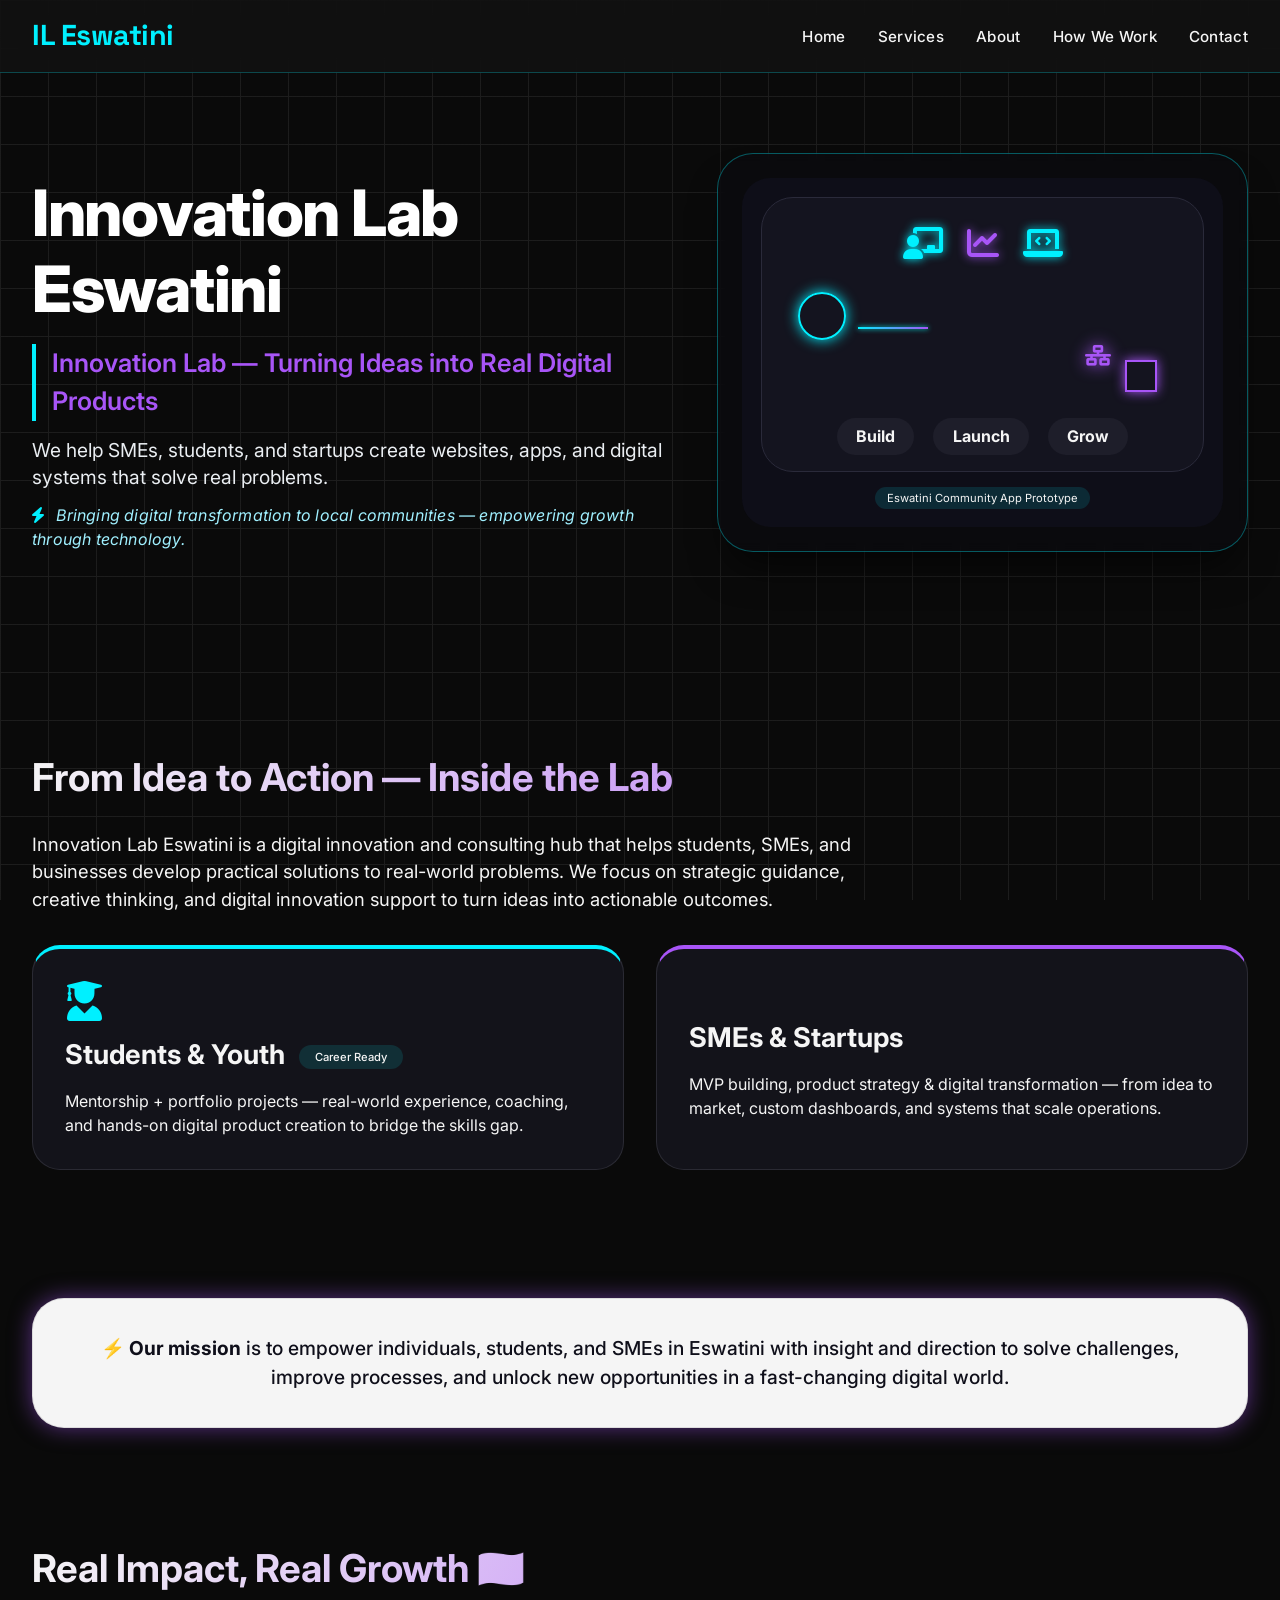
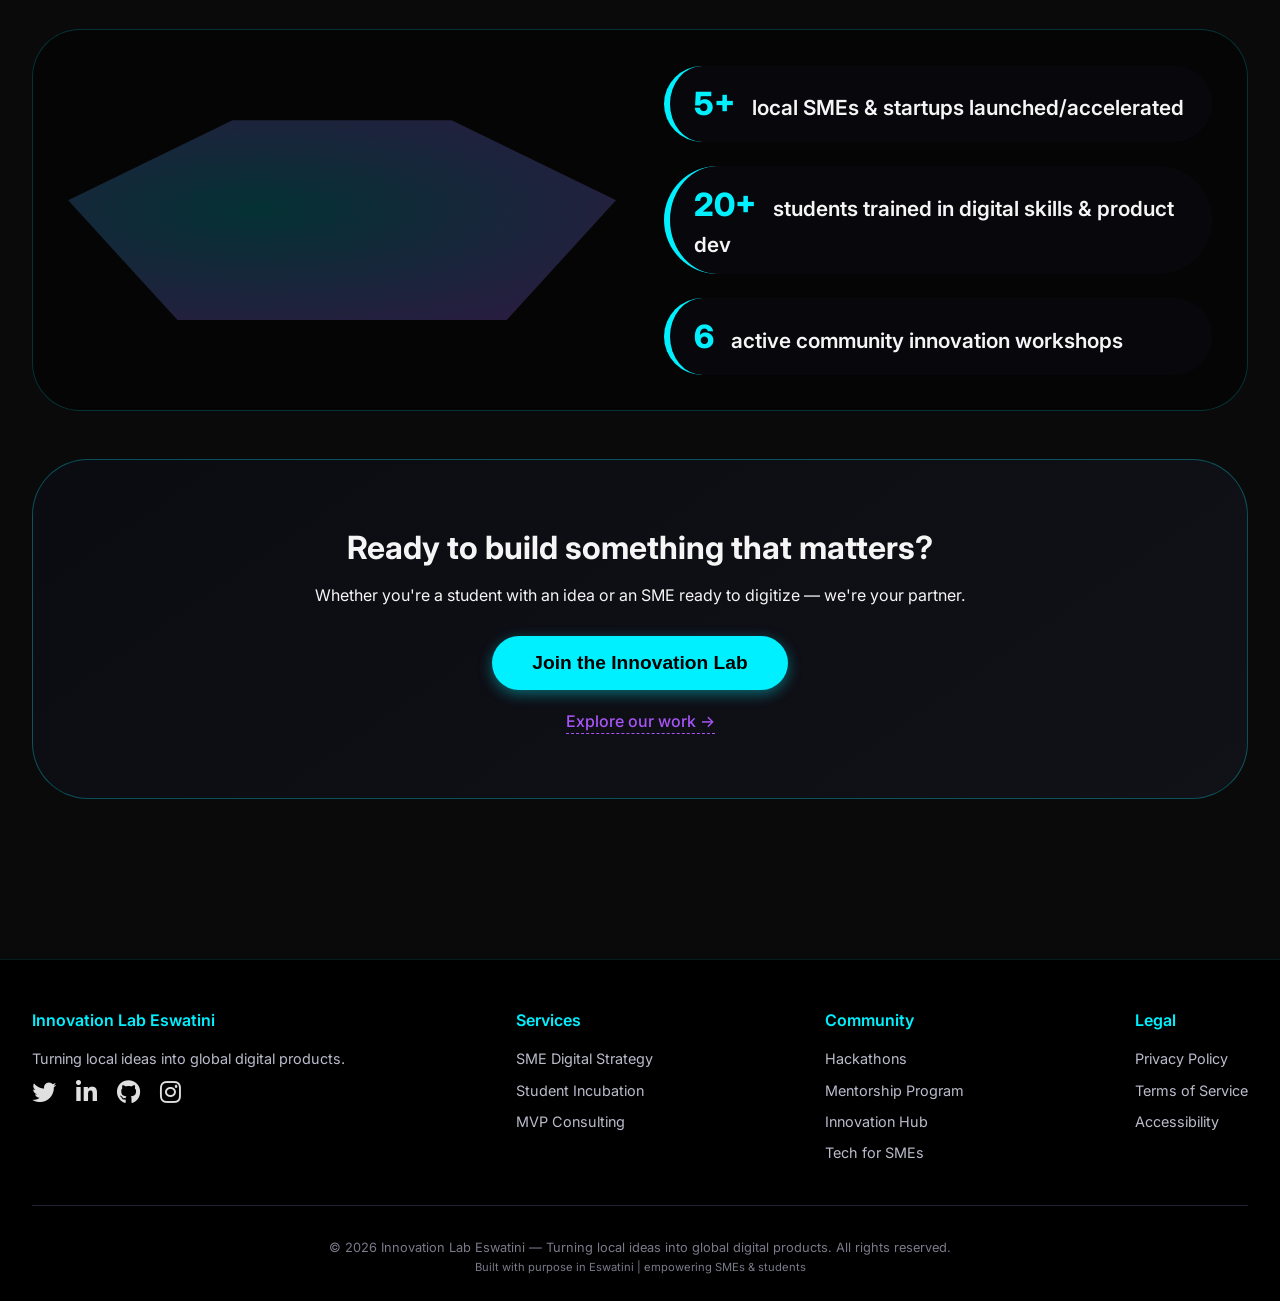
==== index.html @ 38f3ae0a "first commit" ====
<!DOCTYPE html>
<html lang="en">
<head>
  <meta charset="UTF-8">
  <meta name="viewport" content="width=device-width, initial-scale=1.0, viewport-fit=cover">
  <title>Innovation Lab Eswatini | Digital Innovation & Consulting Hub</title>
  <link href="https://fonts.googleapis.com/css2?family=Inter:opsz,wght@14..32,300;14..32,400;14..32,500;14..32,600;14..32,700;14..32,800&family=Space+Grotesk:wght@400;500;600;700&display=swap" rel="stylesheet">
  <link rel="stylesheet" href="https://cdnjs.cloudflare.com/ajax/libs/font-awesome/6.0.0-beta3/css/all.min.css">
  <link rel="stylesheet" href="index.css">
  <script src="index.js" defers></script>
</head>
<body>

<nav class="navbar">
  <div class="nav-container" id="navContainer">
    <a href="#" class="logo">IL Eswatini</a>
    <div class="mobile-menu" id="mobileMenuBtn">
      <i class="fas fa-bars"></i>
    </div>
    <ul class="nav-links" id="navLinks">
      <li><a href="index.html">Home</a></li>
      <li><a href="services.html">Services</a></li>
      <li><a href="about.html">About</a></li>
      <li><a href="functionality.html">How We Work</a></li>
      <li><a href="contact.html">Contact</a></li>
    </ul>
  </div>
</nav>

<main class="container">
  <div class="hero">
    <div class="hero-content">
      <h1 class="main-headline">Innovation Lab Eswatini</h1>
      <div class="tagline">Innovation Lab — Turning Ideas into Real Digital Products</div>
      <div class="subheading">We help SMEs, students, and startups create websites, apps, and digital systems that solve real problems.</div>
      <div class="value-statement"><i class="fas fa-bolt" style="color:#00F0FF; margin-right: 8px;"></i> Bringing digital transformation to local communities — empowering growth through technology.</div>
    </div>
    <div class="hero-visual">
      <div class="futuristic-mockup">
        <div class="mockup-inner">
          <div class="device-frame">
            <div class="app-icons">
              <i class="fas fa-chalkboard-user icon-glow"></i>
              <i class="fas fa-chart-line icon-purple icon-glow" style="animation-delay: 0.2s;"></i>
              <i class="fas fa-laptop-code icon-glow" style="animation-delay: 0.4s;"></i>
            </div>
            <div class="wireframe-shapes">
              <div class="circle-glow"></div>
              <div class="circle-purple"></div>
              <div class="line-connect"></div>
              <i class="fas fa-network-wired" style="position: absolute; bottom: 35px; left: 75%; color:#A855F7; font-size: 1.3rem; filter: drop-shadow(0 0 8px #A855F7);"></i>
            </div>
            <div class="pulse-text">
              <span class="pulse-word">Build</span>
              <span class="pulse-word" style="animation-delay: 0.6s;">Launch</span>
              <span class="pulse-word" style="animation-delay: 1.2s;">Grow</span>
            </div>
          </div>
          <div style="text-align:center; margin-top:12px;"><span style="background:#00F0FF20; padding:4px 12px; border-radius:30px; font-size:0.7rem;">Eswatini Community App Prototype</span></div>
        </div>
      </div>
    </div>
  </div>

  <div class="section">
    <h2 class="section-title">From Idea to Action — Inside the Lab</h2>
    <p style="font-size: 1.15rem; max-width: 820px; margin-bottom: 1rem;">Innovation Lab Eswatini is a digital innovation and consulting hub that helps students, SMEs, and businesses develop practical solutions to real-world problems. We focus on strategic guidance, creative thinking, and digital innovation support to turn ideas into actionable outcomes.</p>
    
    <div class="cards-grid">
      <div class="card card-1">
        <i class="fas fa-user-graduate" style="font-size: 2.5rem; color:#00F0FF;"></i>
        <h3>Students & Youth <span class="badge-sme">Career Ready</span></h3>
        <p>Mentorship + portfolio projects — real-world experience, coaching, and hands-on digital product creation to bridge the skills gap.</p>
      </div>
      <div class="card card-2">
        <i class="fas fa-chart-simple" style="font-size: 2.5rem; color:#A855F7;"></i>
        <h3>SMEs & Startups</h3>
        <p>MVP building, product strategy & digital transformation — from idea to market, custom dashboards, and systems that scale operations.</p>
      </div>
    </div>
  </div>

  <div class="goal-card">
    <p><strong>⚡ Our mission</strong> is to empower individuals, students, and SMEs in Eswatini with insight and direction to solve challenges, improve processes, and unlock new opportunities in a fast-changing digital world.</p>
  </div>

  <div class="section">
    <h2 class="section-title">Real Impact, Real Growth 🇸🇿</h2>
    <div class="impact-wrapper">
      <div class="map-abstract"></div>
      <div class="stats">
        <div class="stat-item"><span class="stat-number">5+</span> local SMEs & startups launched/accelerated</div>
        <div class="stat-item"><span class="stat-number">20+</span> students trained in digital skills & product dev</div>
        <div class="stat-item"><span class="stat-number">6</span> active community innovation workshops</div>
      </div>
    </div>

  <div class="cta-section">
    <h2 style="font-size: 2rem; font-weight: 700;">Ready to build something that matters?</h2>
    <p style="margin-top: 0.7rem;">Whether you're a student with an idea or an SME ready to digitize — we're your partner.</p>
    <button class="btn-primary" id="joinLabBtn">Join the Innovation Lab</button>
    <div><a href="#" class="secondary-link" id="exploreLink">Explore our work →</a></div>
  </div>
</main>

<footer>
  <div class="footer-grid">
    <div class="footer-col">
      <h4>Innovation Lab Eswatini</h4>
      <p>Turning local ideas into global digital products.</p>
      <div class="social-icons">
        <i class="fab fa-twitter"></i>
        <i class="fab fa-linkedin-in"></i>
        <i class="fab fa-github"></i>
        <i class="fab fa-instagram"></i>
      </div>
    </div>
    <div class="footer-col">
      <h4>Services</h4>
      <a href="#">SME Digital Strategy</a>
      <a href="#">Student Incubation</a>
      <a href="#">MVP Consulting</a>
    </div>
    <div class="footer-col">
      <h4>Community</h4>
      <a href="#">Hackathons</a>
      <a href="#">Mentorship Program</a>
      <a href="#">Innovation Hub</a>
      <a href="#">Tech for SMEs</a>
    </div>
    <div class="footer-col">
      <h4>Legal</h4>
      <a href="#">Privacy Policy</a>
      <a href="#">Terms of Service</a>
      <a href="#">Accessibility</a>
    </div>
  </div>
  <div class="copyright">
    © 2026 Innovation Lab Eswatini — Turning local ideas into global digital products. All rights reserved.<br>
    <span style="font-size:0.7rem;">Built with purpose in Eswatini | empowering SMEs & students</span>
  </div>
</footer>
</body>
</html>
---- index.css ----
* {
      margin: 0;
      padding: 0;
      box-sizing: border-box;
    }

    body {
      background-color: #0a0a0a;
      font-family: 'Inter', 'Space Grotesk', sans-serif;
      color: #F5F5F5;
      line-height: 1.5;
      scroll-behavior: smooth;
      background-image: 
        linear-gradient(rgba(30,30,30,0.96) 1px, transparent 1px),
        linear-gradient(90deg, rgba(30,30,30,0.96) 1px, transparent 1px);
      background-size: 48px 48px;
      background-attachment: fixed;
    }

    .container {
      max-width: 1400px;
      margin: 0 auto;
      padding: 0 2rem;
    }

    /* Glassmorphism navigation */
    .navbar {
      position: sticky;
      top: 0;
      z-index: 100;
      background: rgba(18, 18, 18, 0.85);
      backdrop-filter: blur(16px);
      border-bottom: 1px solid rgba(0, 240, 255, 0.25);
      padding: 0.9rem 0;
    }

    .nav-container {
      max-width: 1400px;
      margin: 0 auto;
      padding: 0 2rem;
      display: flex;
      align-items: center;
      justify-content: space-between;
      flex-wrap: wrap;
    }

    .logo {
      font-size: 1.8rem;
      font-weight: 800;
      color: #00F0FF;
      letter-spacing: -0.5px;
      text-decoration: none;
      font-family: 'Space Grotesk', monospace;
    }

    .nav-links {
      display: flex;
      gap: 2rem;
      align-items: center;
      list-style: none;
    }

    .nav-links a {
      text-decoration: none;
      color: #F5F5F5;
      font-weight: 500;
      transition: 0.25s;
      font-size: 0.95rem;
      letter-spacing: 0.3px;
    }

    .nav-links a:hover {
      color: #00F0FF;
      text-shadow: 0 0 6px rgba(0,240,255,0.5);
    }

    .cta-nav {
      border: 1.5px solid #00F0FF;
      background: transparent;
      padding: 0.5rem 1.4rem;
      border-radius: 40px;
      color: #00F0FF;
      font-weight: 600;
      transition: 0.25s;
    }

    .cta-nav:hover {
      background: #A855F7;
      border-color: #A855F7;
      color: #000;
      box-shadow: 0 0 14px #A855F7;
    }

    .mobile-menu {
      display: none;
      font-size: 1.8rem;
      color: #00F0FF;
      cursor: pointer;
    }

    /* Hero */
    .hero {
      padding: 5rem 0 6rem;
      display: flex;
      flex-wrap: wrap;
      align-items: center;
      gap: 3rem;
    }

    .hero-content {
      flex: 1.2;
    }

    .hero-visual {
      flex: 1;
      position: relative;
      min-height: 420px;
    }

    .main-headline {
      font-size: 4rem;
      font-weight: 800;
      line-height: 1.2;
      letter-spacing: -0.02em;
      background: linear-gradient(135deg, #FFFFFF 60%, #00F0FF 100%);
      -webkit-background-clip: text;
      background-clip: text;
      color: transparent;
      margin-bottom: 1rem;
    }

    .tagline {
      font-size: 1.6rem;
      font-weight: 600;
      color: #A855F7;
      border-left: 4px solid #00F0FF;
      padding-left: 1rem;
      margin: 1rem 0 0.8rem;
    }

    .subheading {
      font-size: 1.2rem;
      margin: 1rem 0 0.5rem;
      color: #eaeef2;
      line-height: 1.4;
    }

    .value-statement {
      font-style: italic;
      color: #A0F0FF;
      font-size: 1rem;
      margin-top: 0.8rem;
      letter-spacing: 0.2px;
      font-weight: 400;
    }

    /* futuristic mockup professional */
    .futuristic-mockup {
      background: rgba(10, 10, 15, 0.6);
      border-radius: 36px;
      padding: 1.5rem;
      backdrop-filter: blur(6px);
      border: 1px solid rgba(0,240,255,0.35);
      box-shadow: 0 25px 40px -15px rgba(0,0,0,0.7);
      transition: all 0.2s;
    }

    .mockup-inner {
      background: #0E0E18;
      border-radius: 28px;
      padding: 1.2rem;
    }

    .device-frame {
      background: #14141F;
      border-radius: 32px;
      padding: 1rem;
      border: 1px solid #2a2a3a;
    }

    .app-icons {
      display: flex;
      gap: 1.5rem;
      justify-content: center;
      margin: 0.8rem 0;
    }

    .icon-glow {
      font-size: 2rem;
      color: #00F0FF;
      filter: drop-shadow(0 0 5px #00F0FF);
      animation: floatIcon 3s infinite ease-in-out;
    }

    .icon-purple {
      color: #A855F7;
      filter: drop-shadow(0 0 5px #A855F7);
    }

    @keyframes floatIcon {
      0% { transform: translateY(0px); }
      50% { transform: translateY(-6px); }
      100% { transform: translateY(0px); }
    }

    .wireframe-shapes {
      position: relative;
      height: 130px;
      margin: 0.5rem 0;
    }

    .circle-glow {
      width: 48px;
      height: 48px;
      border-radius: 50%;
      border: 2px solid #00F0FF;
      box-shadow: 0 0 14px #00F0FF;
      position: absolute;
      top: 20px;
      left: 20px;
    }

    .circle-purple {
      width: 32px;
      height: 32px;
      border: 2px solid #A855F7;
      box-shadow: 0 0 12px #A855F7;
      bottom: 10px;
      right: 30px;
      position: absolute;
    }

    .line-connect {
      position: absolute;
      width: 70px;
      height: 2px;
      background: linear-gradient(90deg, #00F0FF, #A855F7);
      top: 55px;
      left: 80px;
      box-shadow: 0 0 5px cyan;
    }

    .pulse-text {
      display: flex;
      gap: 1.2rem;
      justify-content: center;
      margin-top: 1rem;
    }

    .pulse-word {
      font-size: 1rem;
      font-weight: 700;
      background: #1E1E2A;
      padding: 0.4rem 1.2rem;
      border-radius: 60px;
      animation: pulseAnim 2s infinite;
    }

    @keyframes pulseAnim {
      0% { box-shadow: 0 0 0 0 rgba(0,240,255,0.4); background: #1E1E2A; color: #00F0FF; }
      70% { box-shadow: 0 0 0 8px rgba(168,85,247,0); background: #2a2a3a; color: #A855F7; }
      100% { box-shadow: 0 0 0 0 rgba(0,240,255,0); }
    }

    .section {
      padding: 5rem 0 4rem;
    }

    .section-title {
      font-size: 2.4rem;
      font-weight: 700;
      margin-bottom: 1.5rem;
      background: linear-gradient(120deg, #F5F5F5, #A855F7);
      -webkit-background-clip: text;
      background-clip: text;
      color: transparent;
    }

    .cards-grid {
      display: flex;
      gap: 2rem;
      flex-wrap: wrap;
      justify-content: center;
      margin: 2rem 0;
    }

    .card {
      background: #13131A;
      border-radius: 28px;
      padding: 2rem;
      flex: 1;
      min-width: 260px;
      transition: all 0.3s ease;
      border: 1px solid #2a2a33;
    }

    .card:hover {
      transform: translateY(-6px);
      box-shadow: 0 20px 28px -12px rgba(0,240,255,0.2);
      border-color: rgba(0,240,255,0.4);
    }

    .card-1 { border-top: 4px solid #00F0FF; }
    .card-2 { border-top: 4px solid #A855F7; }
    .card-3 { border-top: 4px solid transparent; background: linear-gradient(#13131A, #13131A) padding-box, linear-gradient(115deg, #00F0FF, #A855F7) border-box; border: 1px solid transparent; }

    .card h3 {
      font-size: 1.7rem;
      margin: 0.8rem 0;
    }

    .goal-card {
      background: #F5F5F5;
      color: #0F0F1A;
      border-radius: 32px;
      padding: 2.2rem 2.5rem;
      margin: 2rem 0;
      box-shadow: 0 0 22px rgba(168,85,247,0.5);
      border: 1px solid rgba(0,0,0,0.1);
      text-align: center;
    }

    .goal-card p {
      font-size: 1.2rem;
      font-weight: 500;
    }

    .impact-wrapper {
      background: rgba(0, 0, 0, 0.45);
      backdrop-filter: blur(4px);
      border-radius: 48px;
      padding: 2.2rem;
      margin: 2rem 0;
      display: flex;
      flex-wrap: wrap;
      gap: 3rem;
      align-items: center;
      border: 1px solid rgba(0,240,255,0.2);
    }

    .map-abstract {
      flex: 1;
      height: 200px;
      background: radial-gradient(ellipse at 35% 45%, #00F0FF30, #A855F740);
      clip-path: polygon(30% 0%, 70% 0%, 100% 40%, 80% 100%, 20% 100%, 0% 40%);
      position: relative;
      animation: softPulse 5s infinite alternate;
    }

    @keyframes softPulse {
      0% { filter: drop-shadow(0 0 5px #00F0FF); background: radial-gradient(ellipse at 35% 45%, #00F0FF30, #A855F730);}
      100% { filter: drop-shadow(0 0 15px #A855F7); background: radial-gradient(ellipse at 65% 55%, #A855F750, #00F0FF50);}
    }

    .stats {
      flex: 1;
      display: flex;
      flex-direction: column;
      gap: 1.5rem;
    }

    .stat-item {
      font-size: 1.3rem;
      font-weight: 600;
      background: #0A0A10CC;
      padding: 0.9rem 1.5rem;
      border-radius: 80px;
      border-left: 6px solid #00F0FF;
      backdrop-filter: blur(4px);
    }

    .stat-number {
      color: #00F0FF;
      font-size: 2rem;
      font-weight: 800;
      margin-right: 0.75rem;
    }

    .cta-section {
      text-align: center;
      background: linear-gradient(145deg, #0B0B12, #111118);
      border-radius: 56px;
      padding: 4rem 2rem;
      margin: 3rem 0;
      border: 1px solid rgba(0,240,255,0.3);
    }

    .btn-primary {
      background: #00F0FF;
      color: #000000;
      border: none;
      padding: 1rem 2.5rem;
      font-size: 1.2rem;
      font-weight: 700;
      border-radius: 60px;
      cursor: pointer;
      transition: 0.25s;
      margin-top: 1.8rem;
      box-shadow: 0 4px 14px rgba(0,240,255,0.4);
    }

    .btn-primary:hover {
      background: #A855F7;
      box-shadow: 0 6px 20px #A855F7;
      transform: scale(1.02);
    }

    .secondary-link {
      display: inline-block;
      margin-top: 1.2rem;
      color: #A855F7;
      font-weight: 500;
      text-decoration: none;
      border-bottom: 1px dashed #A855F7;
    }

    footer {
      background: #000000;
      padding: 3rem 2rem 1.5rem;
      margin-top: 3rem;
      border-top: 1px solid #00F0FF20;
    }

    .footer-grid {
      display: flex;
      flex-wrap: wrap;
      justify-content: space-between;
      gap: 2.5rem;
      max-width: 1400px;
      margin: 0 auto;
    }

    .footer-col h4 {
      color: #00F0FF;
      margin-bottom: 1rem;
      font-weight: 600;
    }

    .footer-col a, .footer-col p {
      color: #BBBBCC;
      text-decoration: none;
      display: block;
      margin: 0.6rem 0;
      font-size: 0.9rem;
      transition: 0.2s;
    }

    .footer-col a:hover {
      color: #00F0FF;
    }

    .social-icons i {
      font-size: 1.5rem;
      margin-right: 1rem;
      color: #E0E0E0;
      transition: 0.2s;
    }
    .social-icons i:hover {
      color: #00F0FF;
      text-shadow: 0 0 6px #00F0FF;
    }

    .copyright {
      text-align: center;
      padding-top: 2rem;
      color: #7A7A8A;
      font-size: 0.8rem;
      border-top: 1px solid #1F1F2F;
      margin-top: 2rem;
    }

    @media (max-width: 880px) {
      .nav-links {
        display: none;
      }
      .mobile-menu {
        display: block;
      }
      .nav-container.responsive .nav-links {
        display: flex;
        flex-direction: column;
        width: 100%;
        background: #0F0F17;
        padding: 1rem;
        border-radius: 24px;
        gap: 1rem;
        margin-top: 1rem;
      }
      .hero {
        flex-direction: column;
      }
      .main-headline {
        font-size: 2.6rem;
      }
      .tagline {
        font-size: 1.2rem;
      }
    }

    .badge-sme {
      background: rgba(0,240,255,0.12);
      border-radius: 60px;
      padding: 0.2rem 1rem;
      font-size: 0.7rem;
      font-weight: 500;
      display: inline-block;
      margin-left: 8px;
      vertical-align: middle;
    }
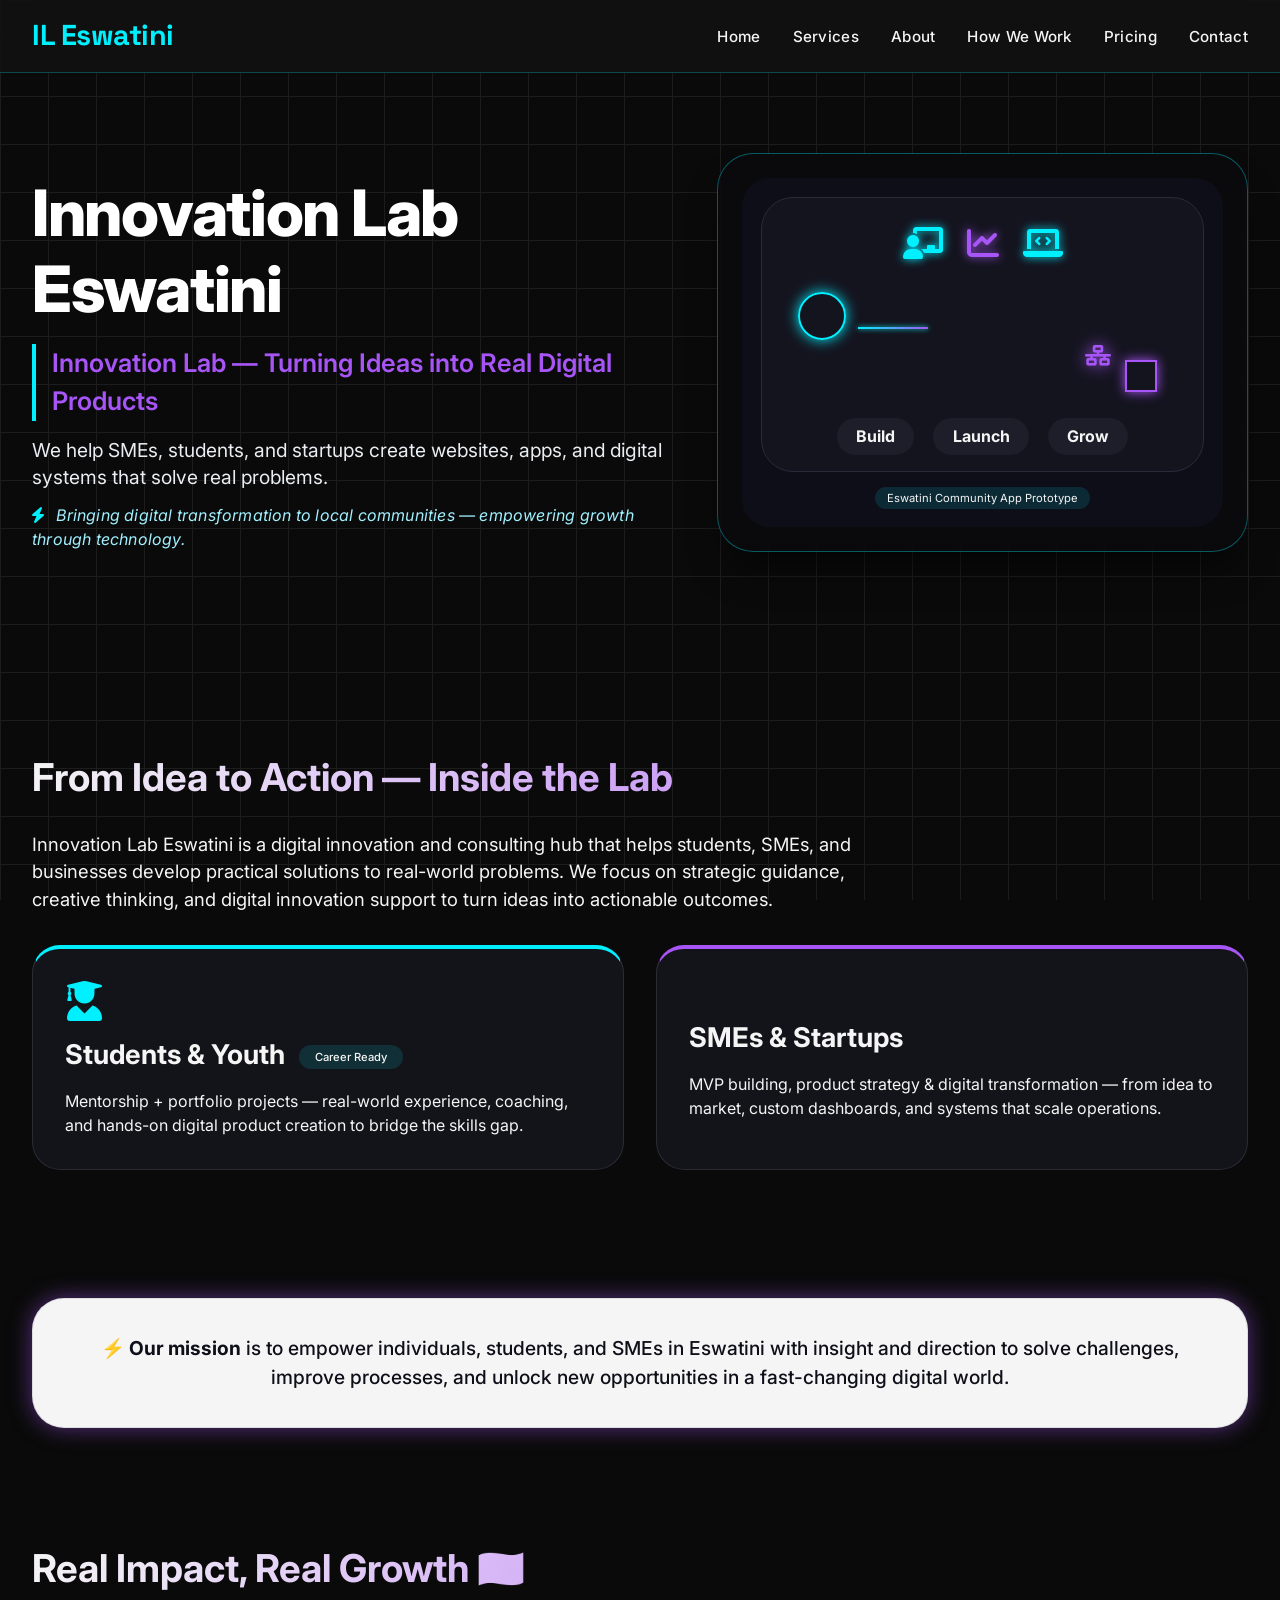
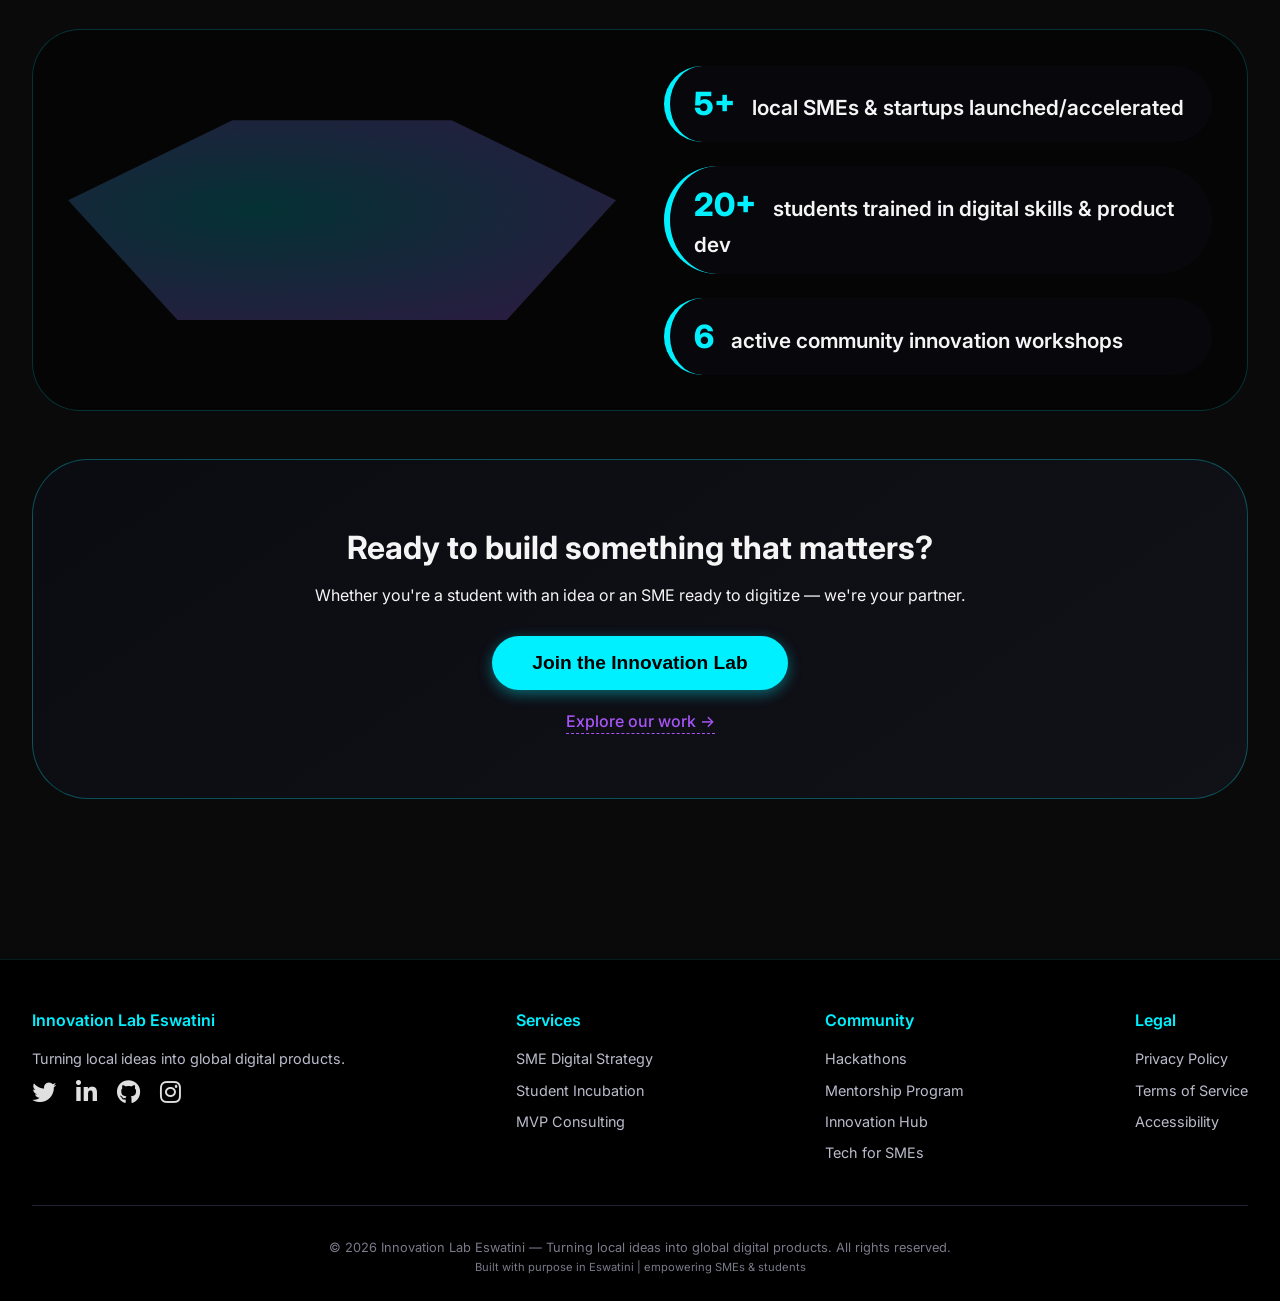
==== commit a7796946: "Added new files" ====
--- a/index.html
+++ b/index.html
@@ -22,6 +22,7 @@
       <li><a href="services.html">Services</a></li>
       <li><a href="about.html">About</a></li>
       <li><a href="functionality.html">How We Work</a></li>
+      <li><a href="pricing.html" class="active">Pricing</a></li>
       <li><a href="contact.html">Contact</a></li>
     </ul>
   </div>
